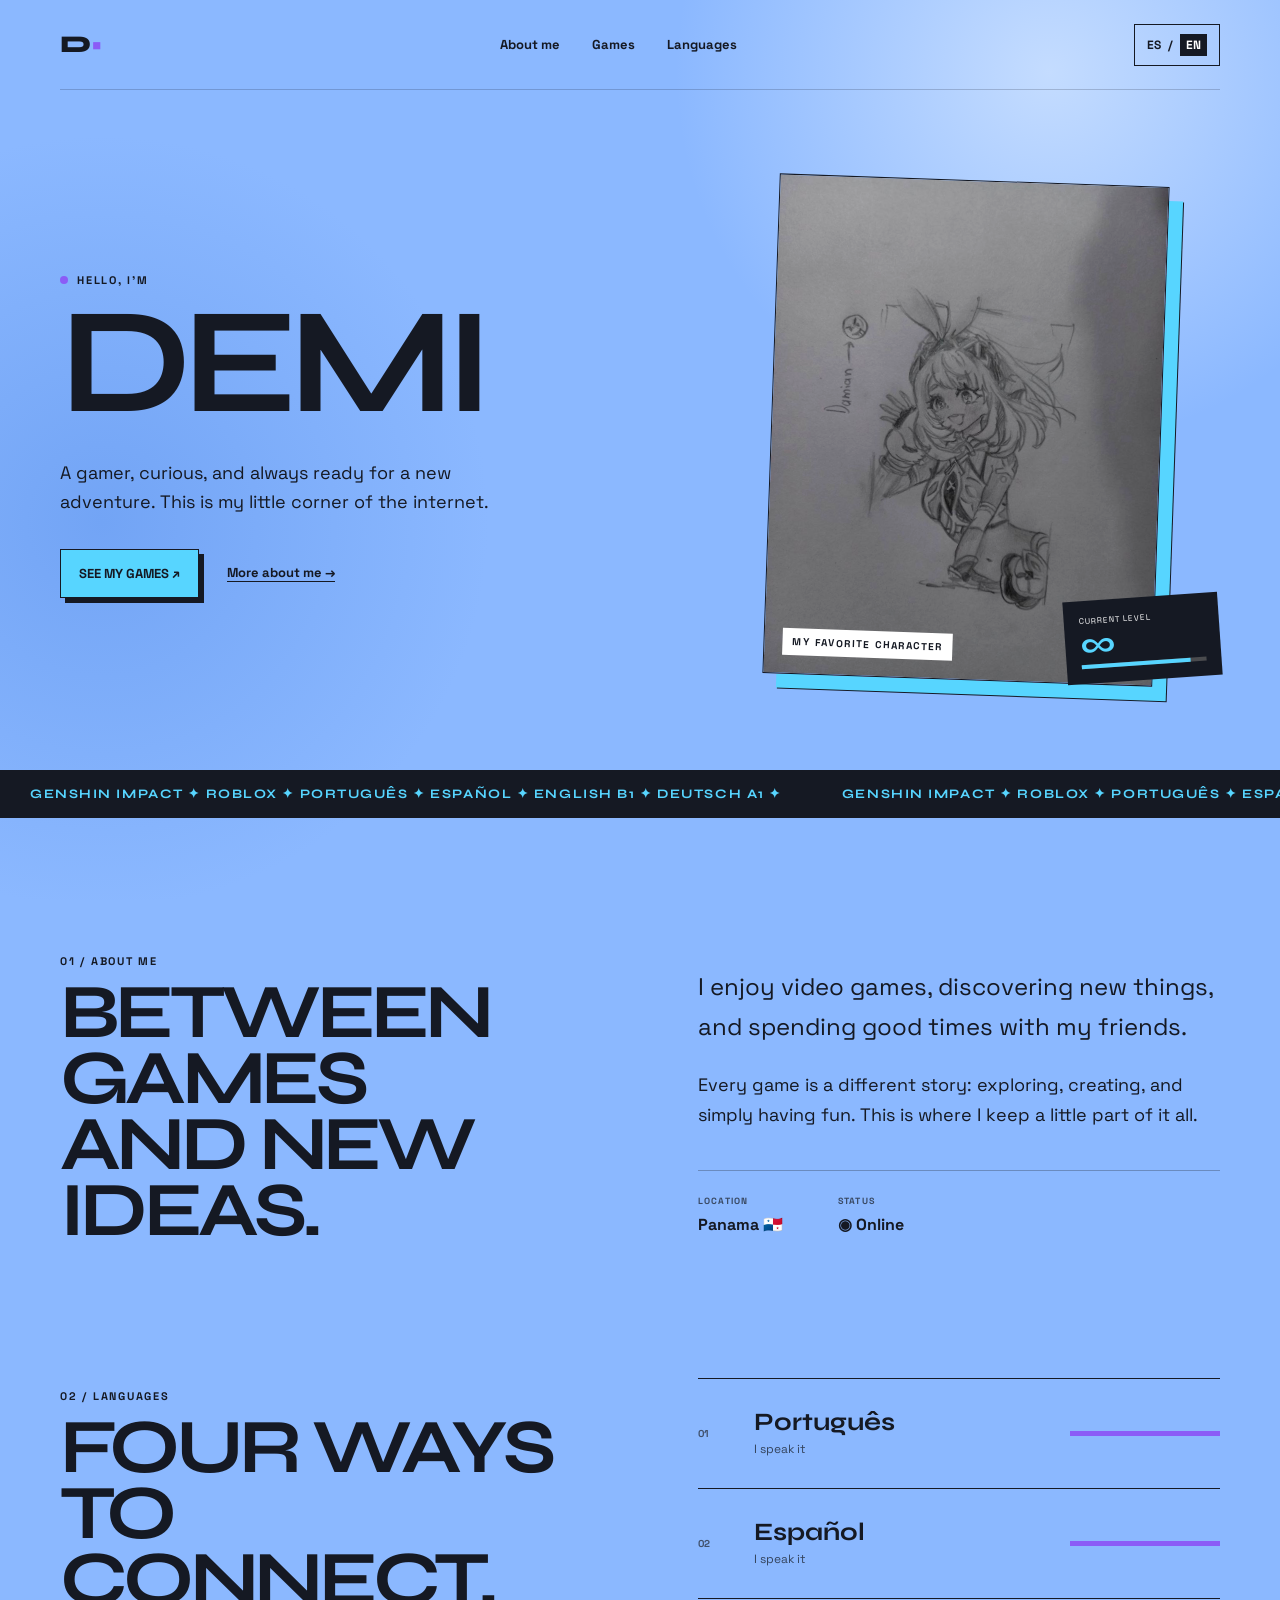
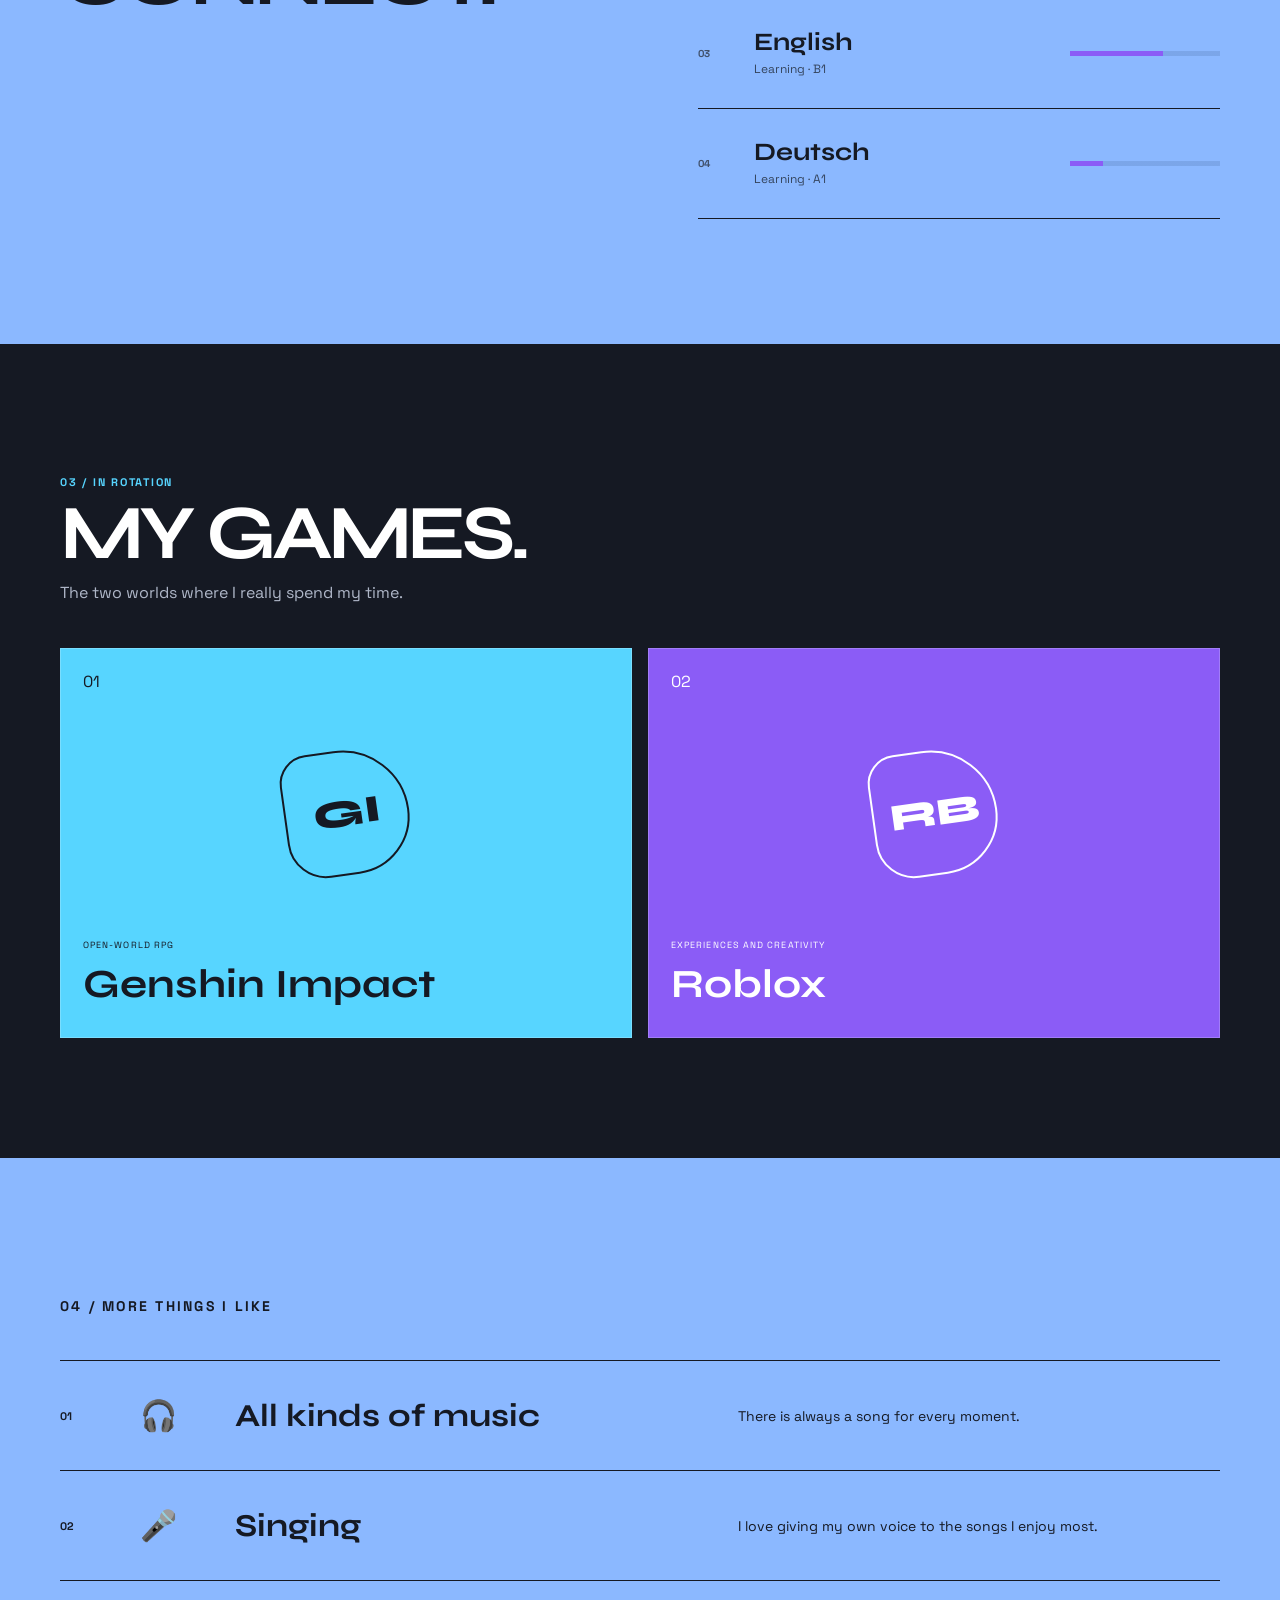
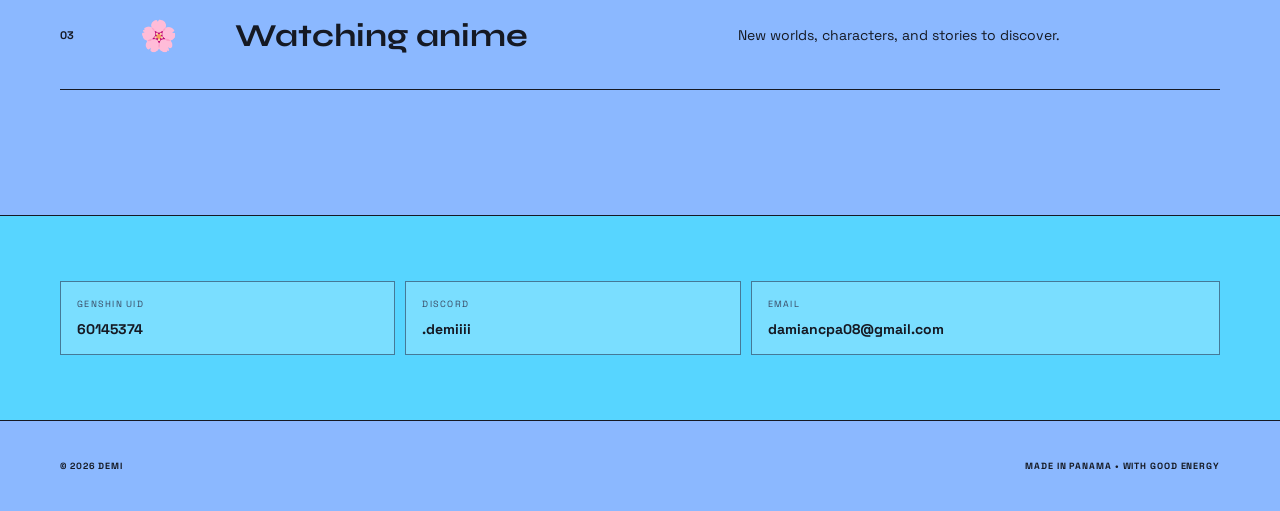
==== en.html @ 1c48b688 "Add complete English version" ====
<!doctype html>
<html lang="en">
<head>
  <meta charset="utf-8">
  <meta name="viewport" content="width=device-width,initial-scale=1">
  <meta name="description" content="Demi's personal bio: games, languages, anime and music.">
  <title>Demi's Bio — English</title>
  <link rel="preconnect" href="https://fonts.googleapis.com">
  <link rel="preconnect" href="https://fonts.gstatic.com" crossorigin>
  <link href="https://fonts.googleapis.com/css2?family=Space+Grotesk:wght@400;600;700&family=Syne:wght@700;800&display=swap" rel="stylesheet">
  <link rel="stylesheet" href="style.css">
  <style>.language-switch{display:flex;align-items:center;gap:7px;padding:9px 12px;border:1px solid #151923;font-size:12px;font-weight:700}.language-switch strong{color:#fff;background:#151923;padding:3px 6px}.language-switch a:hover{text-decoration:underline}@media(max-width:760px){.language-switch{margin-left:auto;margin-right:10px}}</style>
</head>
<body>
  <nav class="nav shell">
    <a class="logo" href="#home">D<span>•</span></a>
    <div class="navlinks"><a href="#about">About me</a><a href="#games">Games</a><a href="#languages">Languages</a></div>
    <div class="language-switch" aria-label="Change language"><a href="index.html">ES</a><span>/</span><strong>EN</strong></div>
  </nav>

  <main>
    <section class="hero shell" id="home">
      <div>
        <p class="eyebrow"><i></i> HELLO, I'M</p>
        <h1>DEMI</h1>
        <p class="intro">A gamer, curious, and always ready for a new adventure. This is my little corner of the internet.</p>
        <div class="actions"><a class="button" href="#games">See my games ↗</a><a class="under" href="#about">More about me →</a></div>
      </div>
      <div class="art">
        <a class="portrait" href="demi-persona.jpg" target="_blank" rel="noreferrer" aria-label="Open the picture of my favorite character"><img src="demi-persona.jpg" alt="Pencil drawing chosen by Demi as her favorite character"><span>MY FAVORITE CHARACTER</span></a>
        <div class="level"><small>CURRENT LEVEL</small><strong>∞</strong><div><i></i></div></div>
      </div>
    </section>

    <div class="ticker"><div><span>GENSHIN IMPACT ✦ ROBLOX ✦ PORTUGUÊS ✦ ESPAÑOL ✦ ENGLISH B1 ✦ DEUTSCH A1 ✦</span><span>GENSHIN IMPACT ✦ ROBLOX ✦ PORTUGUÊS ✦ ESPAÑOL ✦ ENGLISH B1 ✦ DEUTSCH A1 ✦</span></div></div>

    <section class="about shell" id="about">
      <div><p class="tag">01 / ABOUT ME</p><h2>BETWEEN GAMES<br>AND NEW IDEAS.</h2></div>
      <div class="copy">
        <p>I enjoy video games, discovering new things, and spending good times with my friends.</p>
        <p>Every game is a different story: exploring, creating, and simply having fun. This is where I keep a little part of it all.</p>
        <div class="facts"><span><small>LOCATION</small>Panama 🇵🇦</span><span><small>STATUS</small>◉ Online</span></div>
      </div>
    </section>

    <section class="languages shell" id="languages">
      <div><p class="tag">02 / LANGUAGES</p><h2>FOUR WAYS<br>TO CONNECT.</h2></div>
      <div class="language-list">
        <article><b>01</b><div><h3>Português</h3><p>I speak it</p></div><i style="--level:100%"></i></article>
        <article><b>02</b><div><h3>Español</h3><p>I speak it</p></div><i style="--level:100%"></i></article>
        <article><b>03</b><div><h3>English</h3><p>Learning · B1</p></div><i style="--level:62%"></i></article>
        <article><b>04</b><div><h3>Deutsch</h3><p>Learning · A1</p></div><i style="--level:22%"></i></article>
      </div>
    </section>

    <section class="games" id="games">
      <div class="shell">
        <p class="tag light">03 / IN ROTATION</p><h2>MY GAMES.</h2>
        <p class="game-intro">The two worlds where I really spend my time.</p>
        <div class="game-grid">
          <article class="game genshin"><span>01</span><b>GI</b><div><small>OPEN-WORLD RPG</small><h3>Genshin Impact</h3></div></article>
          <article class="game roblox"><span>02</span><b>RB</b><div><small>EXPERIENCES AND CREATIVITY</small><h3>Roblox</h3></div></article>
        </div>
      </div>
    </section>

    <section class="likes shell" id="likes">
      <p class="tag">04 / MORE THINGS I LIKE</p>
      <article><b>01</b><i>🎧</i><h3>All kinds of music</h3><p>There is always a song for every moment.</p></article>
      <article><b>02</b><i>🎤</i><h3>Singing</h3><p>I love giving my own voice to the songs I enjoy most.</p></article>
      <article><b>03</b><i>🌸</i><h3>Watching anime</h3><p>New worlds, characters, and stories to discover.</p></article>
    </section>

    <section class="closing"><div class="shell">
      <div class="contact">
        <a href="https://enka.network/u/60145374/" target="_blank" rel="noreferrer"><small>GENSHIN UID</small><strong>60145374</strong></a>
        <span><small>DISCORD</small><strong>.demiiii</strong></span>
        <a href="mailto:damiancpa08@gmail.com"><small>EMAIL</small><strong>damiancpa08@gmail.com</strong></a>
      </div>
    </div></section>
  </main>
  <footer class="shell"><span>© 2026 DEMI</span><span>MADE IN PANAMA • WITH GOOD ENERGY</span></footer>
</body>
</html>
---- style.css ----
:root{--ink:#151923;--blue:#8bb8ff;--sky:#57d5ff;--purple:#8b5cf6}*{box-sizing:border-box}html{scroll-behavior:smooth}body{margin:0;color:var(--ink);font-family:"Space Grotesk",sans-serif;background:radial-gradient(circle at 82% 8%,#c4dcff 0,transparent 28%),radial-gradient(circle at 8% 58%,#72a4f5 0,transparent 30%),var(--blue);background-attachment:fixed}a{color:inherit;text-decoration:none}.shell{width:min(1160px,calc(100% - 48px));margin:auto}.nav{height:90px;display:flex;align-items:center;justify-content:space-between;border-bottom:1px solid #10172833}.logo{font:800 24px Syne}.logo span{color:var(--purple)}.navlinks{display:flex;gap:32px;font-size:13px;font-weight:700}.navcta{padding:12px 18px;background:var(--ink);color:white;font-size:12px;font-weight:700;text-transform:uppercase}.hero{min-height:680px;display:grid;grid-template-columns:1.05fr .95fr;align-items:center;gap:7vw;padding-block:70px}.eyebrow,.tag{font-size:11px;font-weight:800;letter-spacing:.16em}.eyebrow{display:flex;align-items:center;gap:9px}.eyebrow i{width:8px;height:8px;border-radius:50%;background:var(--purple)}h1,h2{font-family:Syne,sans-serif;line-height:.86;letter-spacing:-.06em;margin:0}h1{font-size:clamp(82px,12vw,150px)}h2{font-size:clamp(50px,6vw,80px)}.intro{max-width:480px;font-size:18px;line-height:1.6;margin:32px 0}.actions{display:flex;align-items:center;gap:28px}.button{background:var(--sky);padding:15px 18px;border:1px solid var(--ink);box-shadow:5px 5px var(--ink);font-size:13px;font-weight:800;text-transform:uppercase}.under{font-size:13px;font-weight:700;border-bottom:1px solid}.art{min-height:520px;display:grid;place-items:center;position:relative}.portrait{width:min(390px,75vw);aspect-ratio:.78;border:1px solid var(--ink);box-shadow:14px 14px var(--sky),15px 15px var(--ink);transform:rotate(2deg);position:relative;overflow:hidden}.portrait img{width:100%;height:100%;object-fit:cover;display:block;filter:contrast(1.08)}.portrait span{position:absolute;bottom:18px;left:18px;background:white;padding:7px 10px;font-size:10px;font-weight:900;letter-spacing:.14em}.level{position:absolute;right:0;bottom:10px;background:var(--ink);color:white;padding:15px;width:155px;transform:rotate(-4deg)}.level small{display:block;font-size:8px;letter-spacing:.12em}.level strong{font:700 32px Syne;color:var(--sky)}.level div{height:4px;background:#4a4b4e}.level i{display:block;width:87%;height:100%;background:var(--sky)}.ticker{overflow:hidden;background:var(--ink);color:white;border-block:1px solid var(--ink)}.ticker div{display:flex;width:max-content;white-space:nowrap;font:700 13px Syne;letter-spacing:.12em;color:var(--sky);animation:ticker 22s linear infinite}.ticker span{padding:15px 30px}.about,.languages{padding-block:125px;display:grid;grid-template-columns:1fr 1fr;gap:9vw}.copy>p{font-size:18px;line-height:1.65}.copy>p:first-child{font-size:24px}.facts{display:flex;gap:55px;border-top:1px solid #1114;padding-top:24px;margin-top:40px;font-weight:700}.facts small,.contact small{display:block;font-size:9px;letter-spacing:.14em;color:#394963;margin-bottom:7px}.contact{display:grid;grid-template-columns:1fr 1fr 1.4fr;gap:10px;margin-top:0}.contact>*{padding:16px;border:1px solid #17233d88;background:#ffffff35;overflow-wrap:anywhere;display:flex;flex-direction:column;gap:3px}.contact>a:last-child{grid-column:auto}.contact strong{font-size:14px;color:var(--ink)}.languages{padding-top:10px}.language-list{border-top:1px solid}.language-list article{min-height:110px;display:grid;grid-template-columns:40px 1fr 150px;gap:16px;align-items:center;border-bottom:1px solid}.language-list b{font-size:10px;color:#40506b}.language-list h3{font:700 25px Syne;margin:0}.language-list p{font-size:12px;margin:4px 0;color:#34445d}.language-list i{height:5px;background:linear-gradient(90deg,var(--purple) var(--level),#638ac766 var(--level));display:block}.games{background:var(--ink);color:white;padding-block:120px}.light{color:var(--sky)}.game-intro{color:#afb7c8}.game-grid{display:grid;grid-template-columns:1fr 1fr;gap:16px;margin-top:45px}.game{min-height:390px;padding:22px;display:flex;flex-direction:column;justify-content:space-between;border:1px solid #fff3}.game>b{align-self:center;width:125px;height:125px;display:grid;place-items:center;border:2px solid;border-radius:30% 70% 60% 40%;font:800 38px Syne;transform:rotate(-8deg)}.game small{font-size:9px;letter-spacing:.12em}.game h3{font:700 clamp(27px,4vw,40px) Syne;margin:7px 0}.genshin{background:var(--sky);color:var(--ink)}.roblox{background:var(--purple)}.likes{padding-block:125px}.likes>.tag{margin-bottom:45px}.likes article{min-height:110px;display:grid;grid-template-columns:60px 75px 1fr 1fr;gap:20px;align-items:center;border-top:1px solid}.likes article:last-child{border-bottom:1px solid}.likes article>b{font-size:11px}.likes article>i{font-style:normal;font-size:30px}.likes h3{font:700 clamp(22px,3vw,32px) Syne;margin:0}.likes p{font-size:14px}.closing{background:var(--sky);padding-block:65px;border-block:1px solid}.closing p{font-size:11px;font-weight:800;letter-spacing:.15em}.closing span{color:var(--ink)}.closing h2 span{color:var(--purple)}footer{min-height:90px;display:flex;align-items:center;justify-content:space-between;font-size:9px;font-weight:700;letter-spacing:.1em}@keyframes ticker{to{transform:translateX(-50%)}}@media(max-width:760px){.shell{width:calc(100% - 28px)}.nav{height:70px}.navlinks{display:none}.hero{grid-template-columns:1fr;padding-block:55px}.art{min-height:470px}.about,.languages{grid-template-columns:1fr;padding-block:90px}.language-list article{grid-template-columns:35px 1fr 95px}.game-grid{grid-template-columns:1fr}.likes article{grid-template-columns:35px 40px 1fr;padding-block:20px;gap:10px}.likes article p{grid-column:3;margin:0}.contact{grid-template-columns:1fr}footer{flex-direction:column;align-items:flex-start;justify-content:center;gap:8px}}@media(prefers-reduced-motion:reduce){.ticker div{animation:none}}
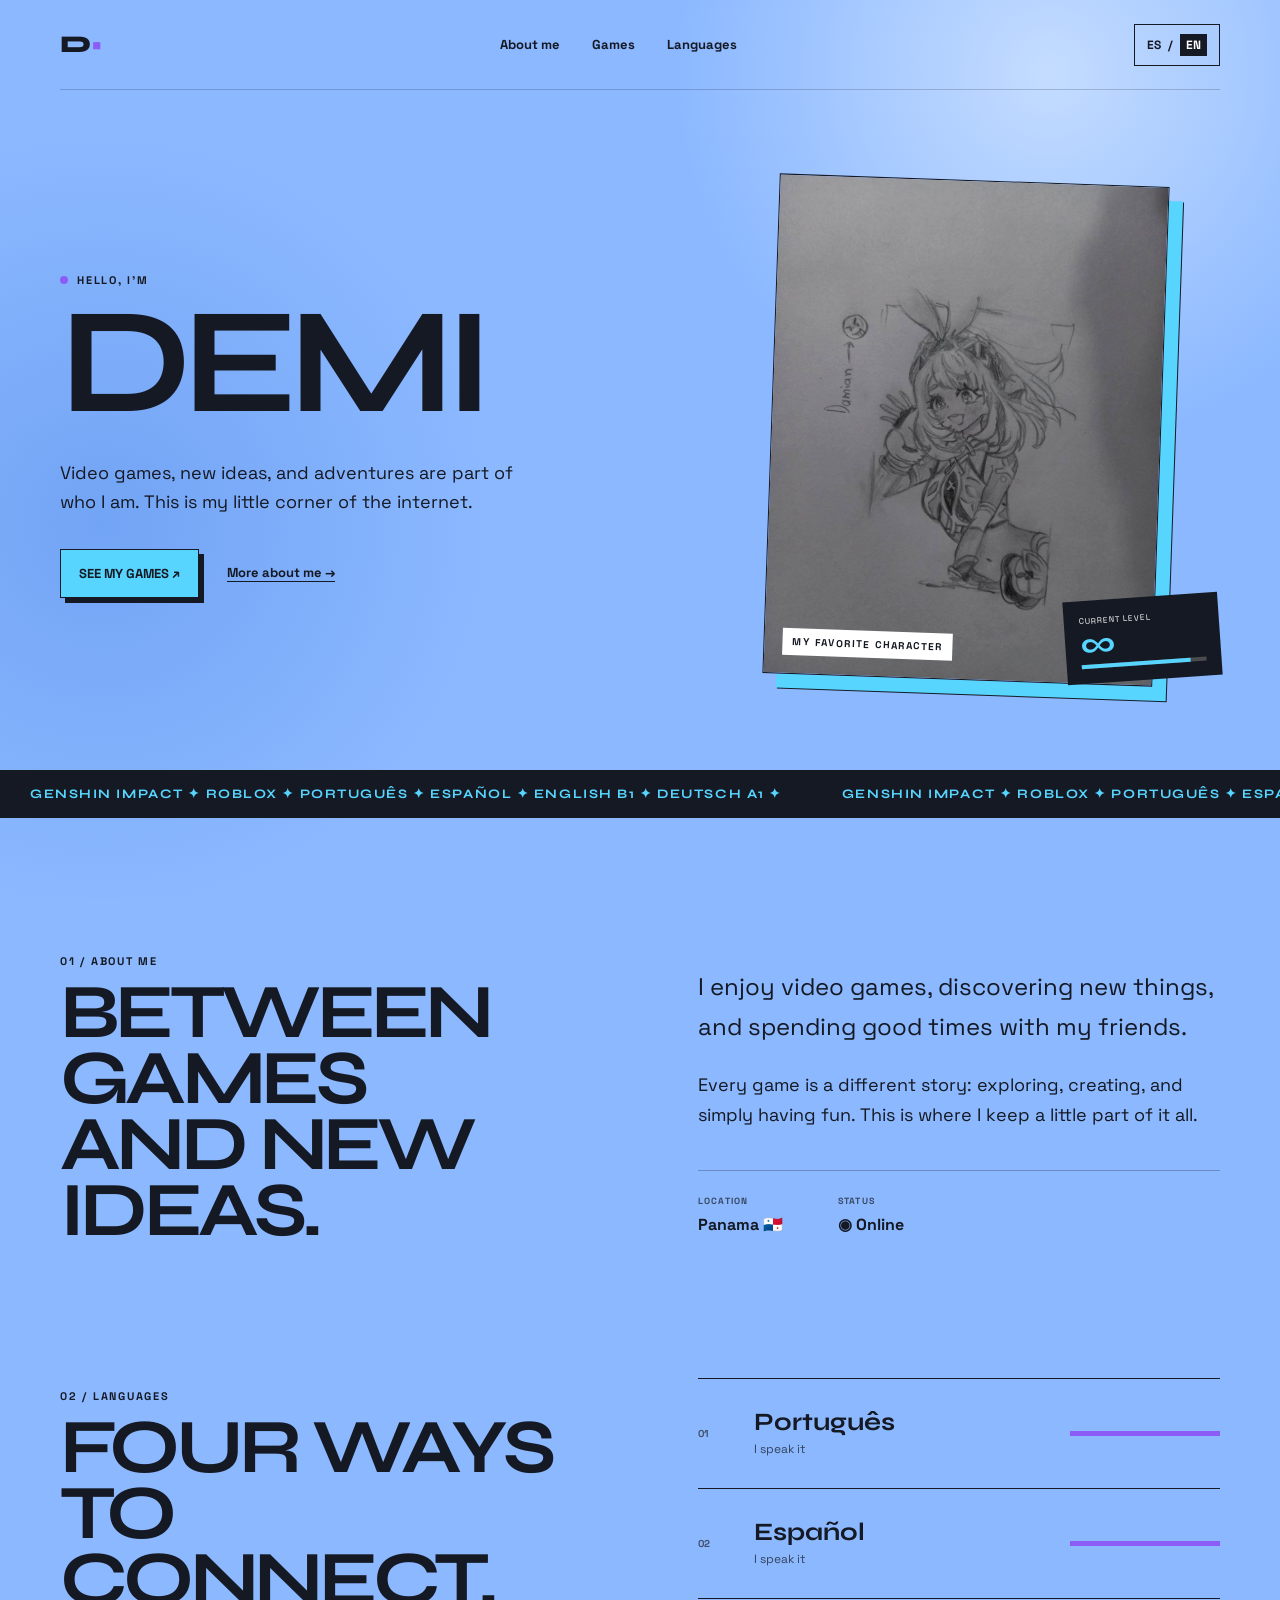
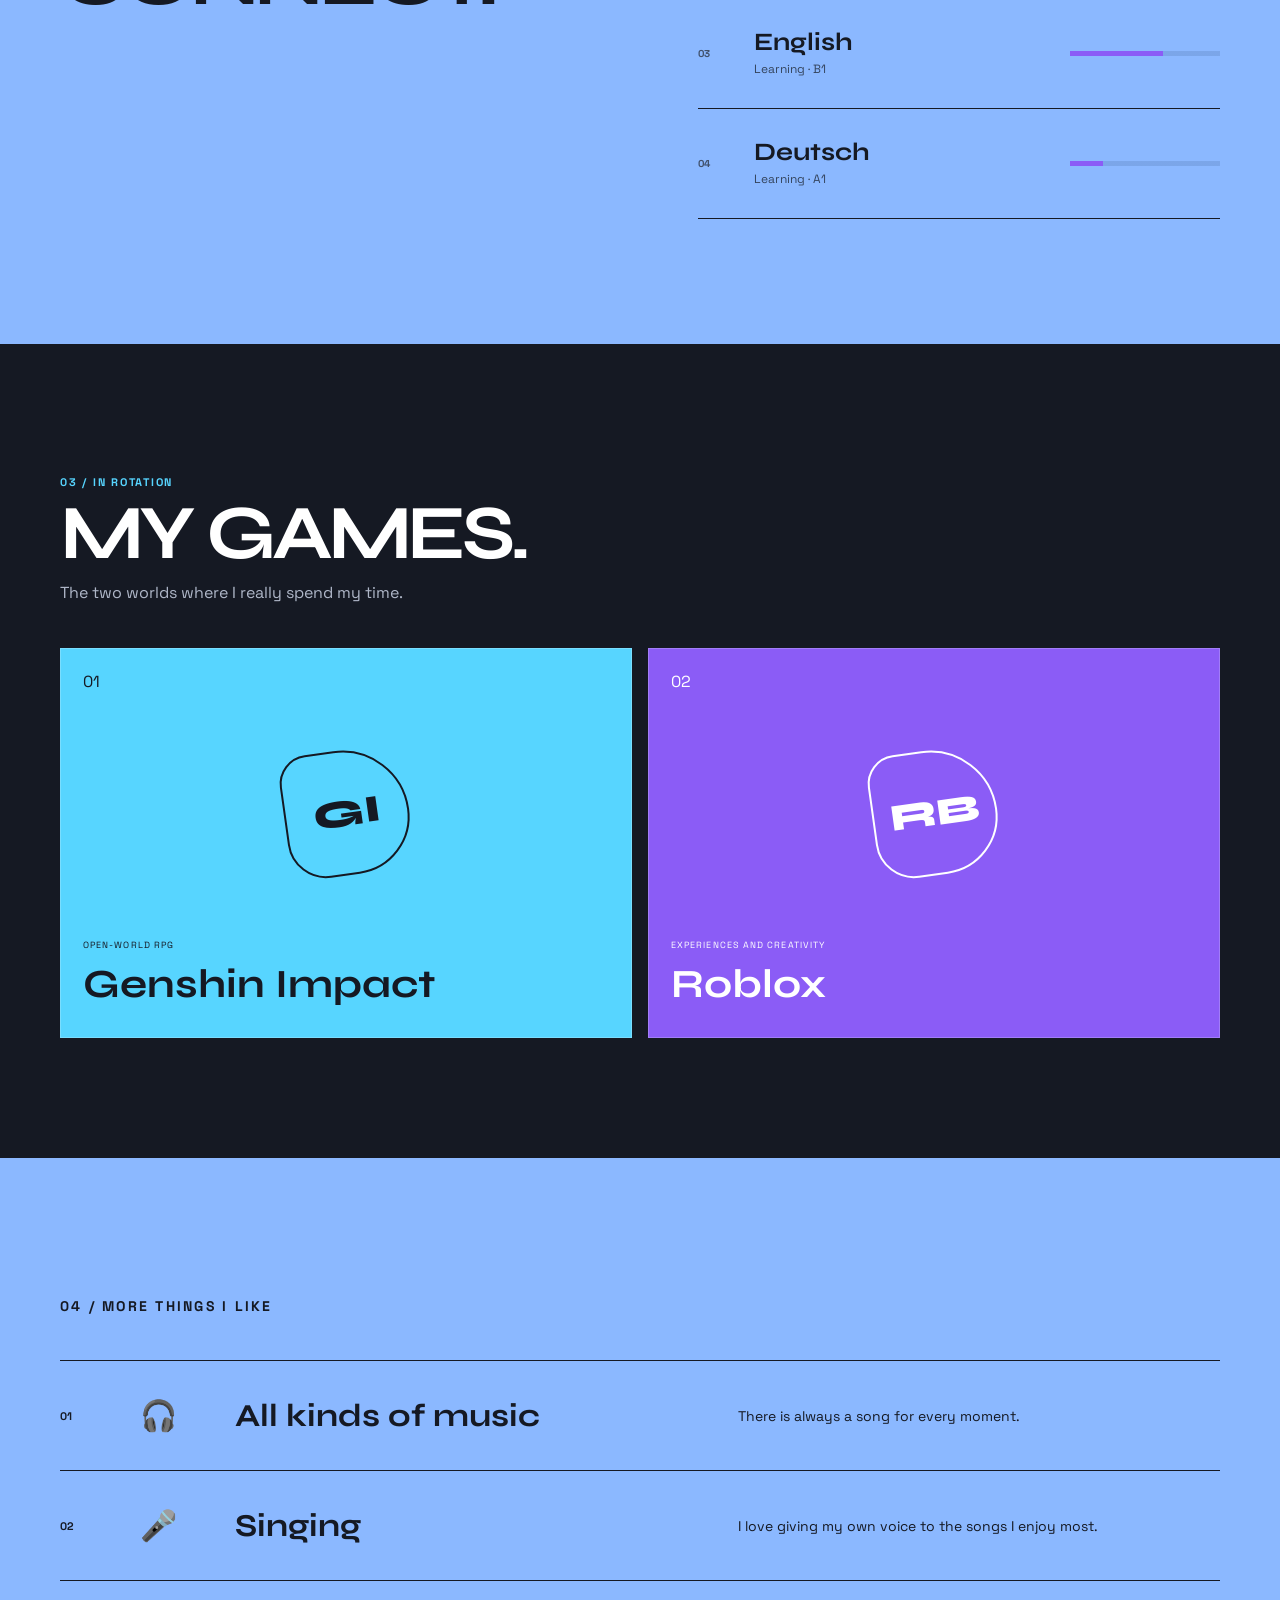
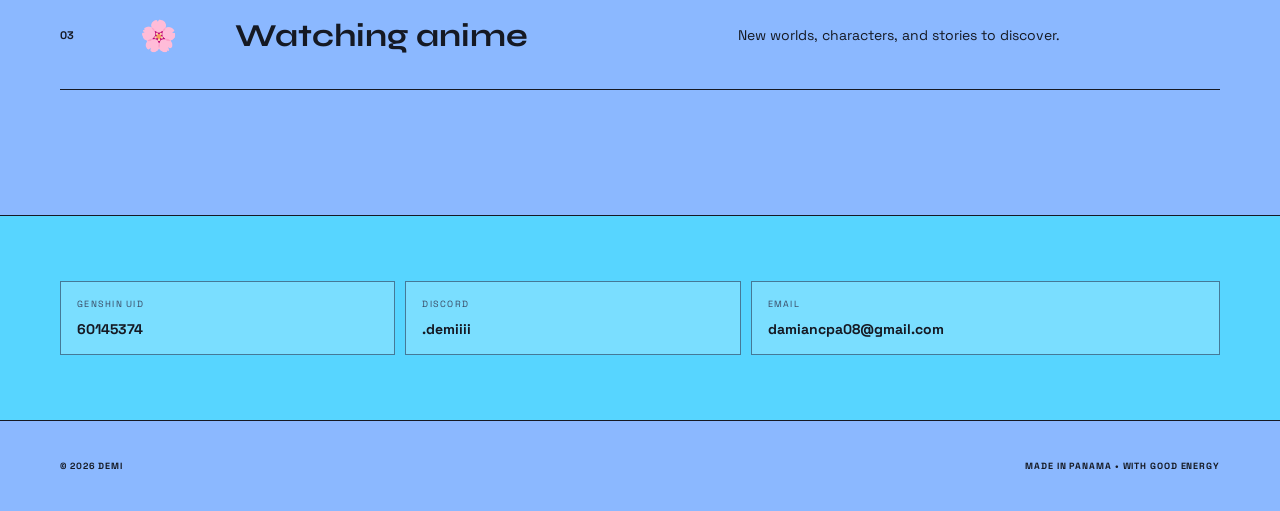
==== commit efe66373: "Use gender-neutral language" ====
--- a/en.html
+++ b/en.html
@@ -23,11 +23,11 @@
       <div>
         <p class="eyebrow"><i></i> HELLO, I'M</p>
         <h1>DEMI</h1>
-        <p class="intro">A gamer, curious, and always ready for a new adventure. This is my little corner of the internet.</p>
+        <p class="intro">Video games, new ideas, and adventures are part of who I am. This is my little corner of the internet.</p>
         <div class="actions"><a class="button" href="#games">See my games ↗</a><a class="under" href="#about">More about me →</a></div>
       </div>
       <div class="art">
-        <a class="portrait" href="demi-persona.jpg" target="_blank" rel="noreferrer" aria-label="Open the picture of my favorite character"><img src="demi-persona.jpg" alt="Pencil drawing chosen by Demi as her favorite character"><span>MY FAVORITE CHARACTER</span></a>
+        <a class="portrait" href="demi-persona.jpg" target="_blank" rel="noreferrer" aria-label="Open the picture of my favorite character"><img src="demi-persona.jpg" alt="Pencil drawing chosen by Demi as a favorite character"><span>MY FAVORITE CHARACTER</span></a>
         <div class="level"><small>CURRENT LEVEL</small><strong>∞</strong><div><i></i></div></div>
       </div>
     </section>
